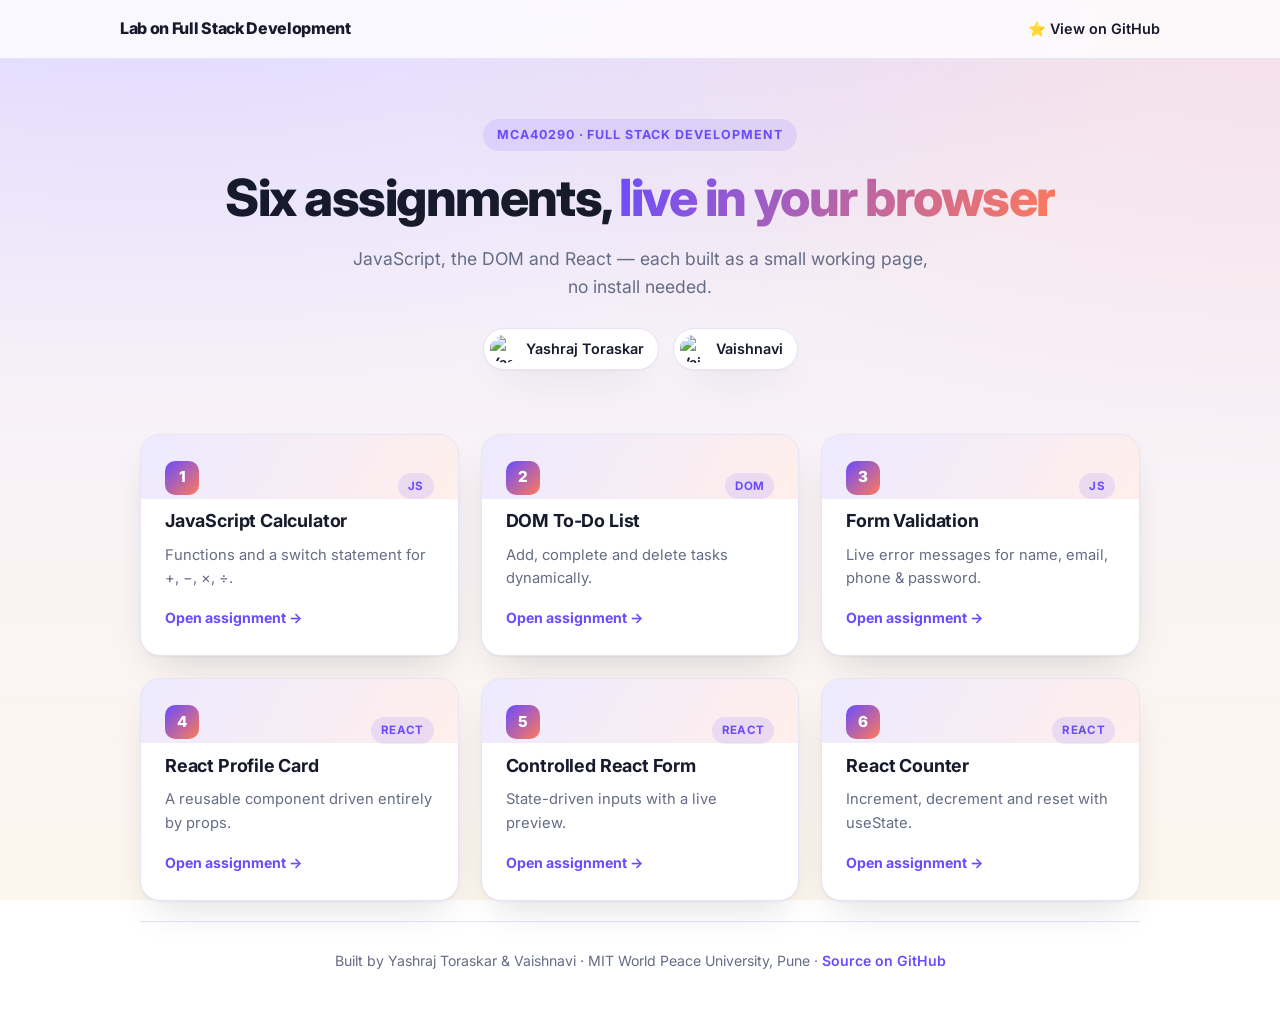
==== index.html @ 578649ff "Add home page and update profile card" ====
<!doctype html>
<html lang="en">
<head>
<meta charset="utf-8">
<meta name="viewport" content="width=device-width,initial-scale=1">
<title>Full Stack Development Lab | MCA40290</title>
<meta name="description" content="Six front-end lab assignments for MCA40290 — JavaScript, the DOM and React, built by Yashraj Toraskar & Vaishnavi.">
<link rel="preconnect" href="https://fonts.googleapis.com">
<link rel="preconnect" href="https://fonts.gstatic.com" crossorigin>
<link href="https://fonts.googleapis.com/css2?family=Inter:wght@400;500;600;700;800&display=swap" rel="stylesheet">
<link rel="stylesheet" href="style.css">
</head>
<body>
  <div class="bar">
    <div class="wrap top">
      <b>Lab on Full Stack Development</b>
      <a class="gh" href="https://github.com/yashrajbtoraskar-web/fsd-assign" target="_blank" rel="noopener">
        ⭐ View on GitHub
      </a>
    </div>
  </div>

  <main>
    <div class="wrap head">
      <span class="eyebrow">MCA40290 · Full Stack Development</span>
      <h1>Six assignments, <span>live in your browser</span></h1>
      <p>JavaScript, the DOM and React — each built as a small working page, no install needed.</p>
      <div class="people">
        <span class="chip"><img src="assignment-4-react-profile-card/yashraj.jpg" alt="Yashraj"> Yashraj Toraskar</span>
        <span class="chip"><img src="assignment-4-react-profile-card/vaishnavi.jpg" alt="Vaishnavi"> Vaishnavi</span>
      </div>
    </div>

    <div class="wrap">
      <div class="grid">
        <a class="card" href="assignment-1-javascript-calculator/index.html">
          <div class="num">1</div><span class="stack">JS</span>
          <b>JavaScript Calculator</b>
          <span class="desc">Functions and a switch statement for +, −, ×, ÷.</span>
          <span class="go">Open assignment →</span>
        </a>
        <a class="card" href="assignment-2-dom-todo-list/index.html">
          <div class="num">2</div><span class="stack">DOM</span>
          <b>DOM To-Do List</b>
          <span class="desc">Add, complete and delete tasks dynamically.</span>
          <span class="go">Open assignment →</span>
        </a>
        <a class="card" href="assignment-3-form-validation/index.html">
          <div class="num">3</div><span class="stack">JS</span>
          <b>Form Validation</b>
          <span class="desc">Live error messages for name, email, phone & password.</span>
          <span class="go">Open assignment →</span>
        </a>
        <a class="card" href="assignment-4-react-profile-card/index.html">
          <div class="num">4</div><span class="stack">React</span>
          <b>React Profile Card</b>
          <span class="desc">A reusable component driven entirely by props.</span>
          <span class="go">Open assignment →</span>
        </a>
        <a class="card" href="assignment-5-controlled-react-form/index.html">
          <div class="num">5</div><span class="stack">React</span>
          <b>Controlled React Form</b>
          <span class="desc">State-driven inputs with a live preview.</span>
          <span class="go">Open assignment →</span>
        </a>
        <a class="card" href="assignment-6-react-counter/index.html">
          <div class="num">6</div><span class="stack">React</span>
          <b>React Counter</b>
          <span class="desc">Increment, decrement and reset with useState.</span>
          <span class="go">Open assignment →</span>
        </a>
      </div>
    </div>
    <div class="wrap">
      <footer>
        Built by Yashraj Toraskar &amp; Vaishnavi · MIT World Peace University, Pune ·
        <a href="https://github.com/yashrajbtoraskar-web/fsd-assign" target="_blank" rel="noopener">Source on GitHub</a>
      </footer>
    </div>
  </main>
</body>
</html>
---- style.css ----
:root{
  --ink:#171a2b; --mute:#656c85; --line:#e6e4f5;
  --bg-a:#f3efff; --bg-b:#fdf6ee;
  --card:#ffffff;
  --accent:#6a4cff; --accent-2:#ff7a59;
  --r:20px;
  --shadow:0 1px 2px rgba(23,26,43,.04), 0 18px 40px -16px rgba(23,26,43,.18);
}
@media (prefers-color-scheme:dark){
  :root{
    --ink:#f1f0f9; --mute:#a9adc9; --line:#2a2d45;
    --bg-a:#131420; --bg-b:#191a2c;
    --card:#1c1e32;
    --accent:#9b86ff; --accent-2:#ff9478;
    --shadow:0 1px 2px rgba(0,0,0,.3), 0 18px 40px -16px rgba(0,0,0,.55);
  }
}
*{box-sizing:border-box}
html{scroll-behavior:smooth}
body{
  margin:0;
  color:var(--ink);
  font:16px/1.6 "Inter",system-ui,-apple-system,"Segoe UI",sans-serif;
  background:
    radial-gradient(1100px 500px at 12% -10%, color-mix(in srgb, var(--accent) 16%, transparent), transparent),
    radial-gradient(900px 480px at 100% 0%, color-mix(in srgb, var(--accent-2) 14%, transparent), transparent),
    linear-gradient(180deg, var(--bg-a), var(--bg-b));
  background-attachment:fixed;
  min-height:100vh;
}
h1,h2,h3{font-family:"Inter",sans-serif;letter-spacing:-.03em;line-height:1.1;margin:0 0 .4em;font-weight:800}
.wrap{max-width:1040px;margin:0 auto;padding:0 20px}

.bar{background:color-mix(in srgb, var(--card) 80%, transparent);backdrop-filter:blur(10px);border-bottom:1px solid var(--line);position:sticky;top:0;z-index:5}
.bar .top{display:flex;justify-content:space-between;align-items:center;padding:16px 0;gap:12px;flex-wrap:wrap}
.bar b{font-weight:800;letter-spacing:-.02em}
.bar .code{color:var(--mute);font-size:.9rem;font-weight:500}
.bar a.gh{color:var(--ink);text-decoration:none;font-weight:600;font-size:.9rem;display:flex;align-items:center;gap:6px}
.bar a.gh:hover{color:var(--accent)}

.head{padding:60px 0 20px;text-align:center}
.head .eyebrow{display:inline-block;font-size:.78rem;font-weight:700;letter-spacing:.08em;text-transform:uppercase;color:var(--accent);background:color-mix(in srgb, var(--accent) 12%, transparent);padding:6px 14px;border-radius:99px;margin-bottom:18px}
.head h1{font-size:clamp(2.1rem,5.5vw,3.2rem)}
.head h1 span{background:linear-gradient(120deg,var(--accent),var(--accent-2));-webkit-background-clip:text;background-clip:text;color:transparent}
.head p{max-width:54ch;margin:0 auto;color:var(--mute);font-size:1.1rem}

.people{display:flex;justify-content:center;gap:14px;margin:26px 0 6px;flex-wrap:wrap}
.people .chip{display:flex;align-items:center;gap:8px;background:var(--card);border:1px solid var(--line);padding:6px 14px 6px 6px;border-radius:99px;box-shadow:var(--shadow);font-weight:600;font-size:.9rem}
.people .chip img{width:28px;height:28px;border-radius:50%;object-fit:cover}

main.wrap{padding-bottom:60px}

.grid{display:grid;grid-template-columns:repeat(auto-fit,minmax(270px,1fr));gap:22px;margin-top:38px}
.card{
  position:relative;background:var(--card);border:1px solid var(--line);border-radius:var(--r);
  padding:26px 24px;text-decoration:none;color:var(--ink);box-shadow:var(--shadow);
  transition:transform .22s ease, box-shadow .22s ease;overflow:hidden;display:flex;flex-direction:column;gap:8px;
}
.card::before{
  content:"";position:absolute;inset:0 0 auto 0;height:64px;
  background:linear-gradient(120deg, var(--accent), var(--accent-2));opacity:.12;
}
.card:hover{transform:translateY(-5px);box-shadow:0 1px 2px rgba(23,26,43,.05), 0 26px 50px -18px rgba(23,26,43,.26)}
.card .num{position:relative;z-index:1;width:34px;height:34px;border-radius:10px;display:flex;align-items:center;justify-content:center;font-weight:800;color:#fff;background:linear-gradient(135deg,var(--accent),var(--accent-2));font-size:.95rem}
.card .stack{position:relative;z-index:1;align-self:flex-end;margin-top:-30px;font-size:.72rem;font-weight:700;letter-spacing:.03em;text-transform:uppercase;color:var(--accent);background:color-mix(in srgb, var(--accent) 12%, transparent);padding:4px 10px;border-radius:99px}
.card b{position:relative;z-index:1;font-size:1.12rem;font-weight:700;letter-spacing:-.01em}
.card span.desc{position:relative;z-index:1;color:var(--mute);font-size:.92rem}
.card .go{position:relative;z-index:1;margin-top:8px;font-weight:700;font-size:.88rem;color:var(--accent)}

footer{color:var(--mute);font-size:.88rem;padding:28px 0 48px;border-top:1px solid var(--line);margin-top:20px;text-align:center}
footer a{color:var(--accent);text-decoration:none;font-weight:600}
@media(prefers-reduced-motion:reduce){*{transition:none!important;scroll-behavior:auto}}
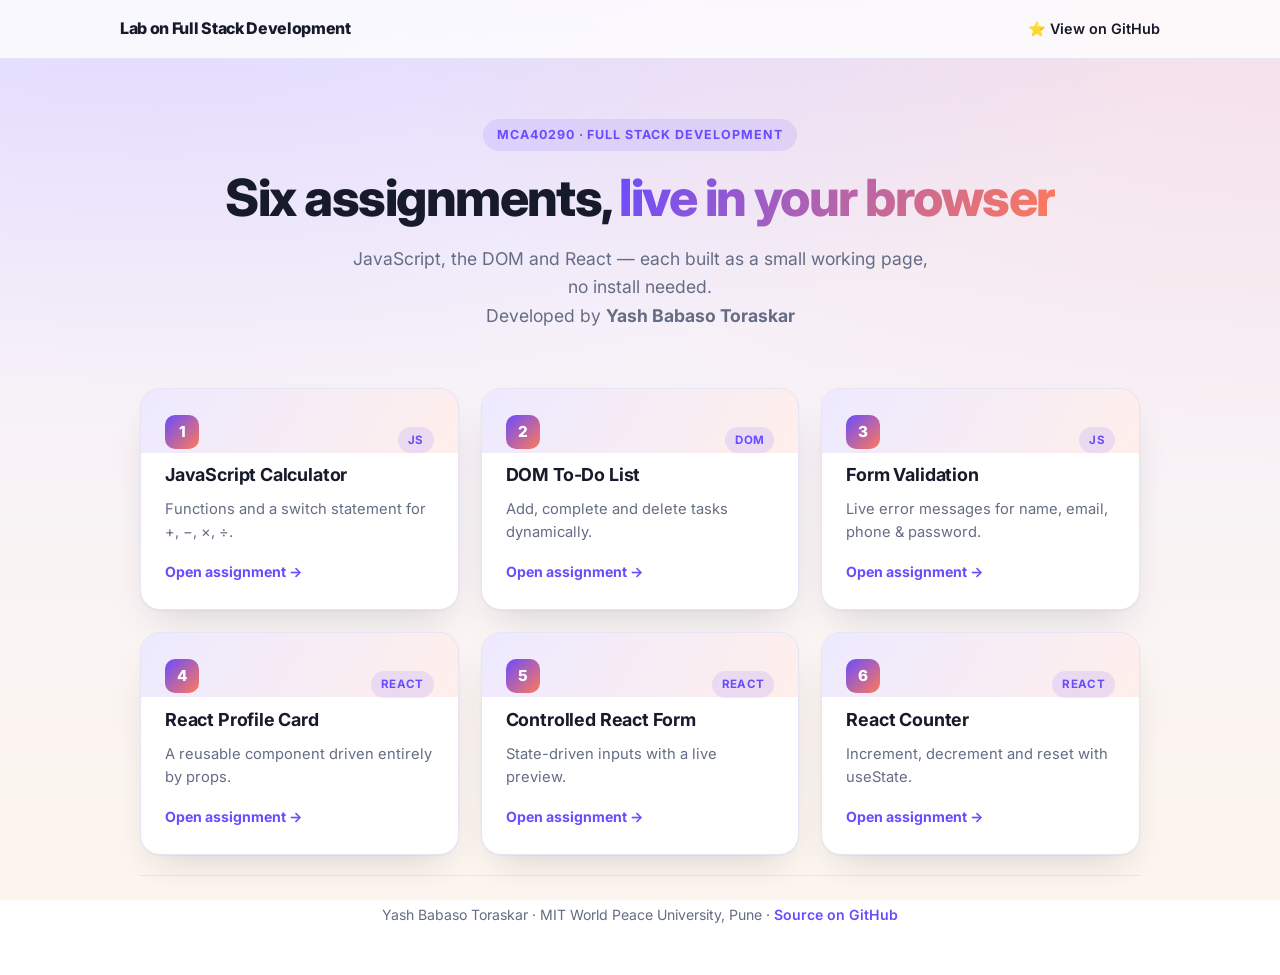
==== commit d8a0d88b: "Fix home page branding" ====
--- a/index.html
+++ b/index.html
@@ -4,7 +4,7 @@
 <meta charset="utf-8">
 <meta name="viewport" content="width=device-width,initial-scale=1">
 <title>Full Stack Development Lab | MCA40290</title>
-<meta name="description" content="Six front-end lab assignments for MCA40290 — JavaScript, the DOM and React, built by Yashraj Toraskar & Vaishnavi.">
+<meta name="description" content="Six front-end lab assignments for MCA40290 — JavaScript, the DOM and React.">
 <link rel="preconnect" href="https://fonts.googleapis.com">
 <link rel="preconnect" href="https://fonts.gstatic.com" crossorigin>
 <link href="https://fonts.googleapis.com/css2?family=Inter:wght@400;500;600;700;800&display=swap" rel="stylesheet">
@@ -25,10 +25,7 @@
       <span class="eyebrow">MCA40290 · Full Stack Development</span>
       <h1>Six assignments, <span>live in your browser</span></h1>
       <p>JavaScript, the DOM and React — each built as a small working page, no install needed.</p>
-      <div class="people">
-        <span class="chip"><img src="assignment-4-react-profile-card/yashraj.jpg" alt="Yashraj"> Yashraj Toraskar</span>
-        <span class="chip"><img src="assignment-4-react-profile-card/vaishnavi.jpg" alt="Vaishnavi"> Vaishnavi</span>
-      </div>
+      <p class="byline">Developed by <strong>Yash Babaso Toraskar</strong></p>
     </div>
 
     <div class="wrap">
@@ -73,7 +70,7 @@
     </div>
     <div class="wrap">
       <footer>
-        Built by Yashraj Toraskar &amp; Vaishnavi · MIT World Peace University, Pune ·
+        Yash Babaso Toraskar · MIT World Peace University, Pune ·
         <a href="https://github.com/yashrajbtoraskar-web/fsd-assign" target="_blank" rel="noopener">Source on GitHub</a>
       </footer>
     </div>
